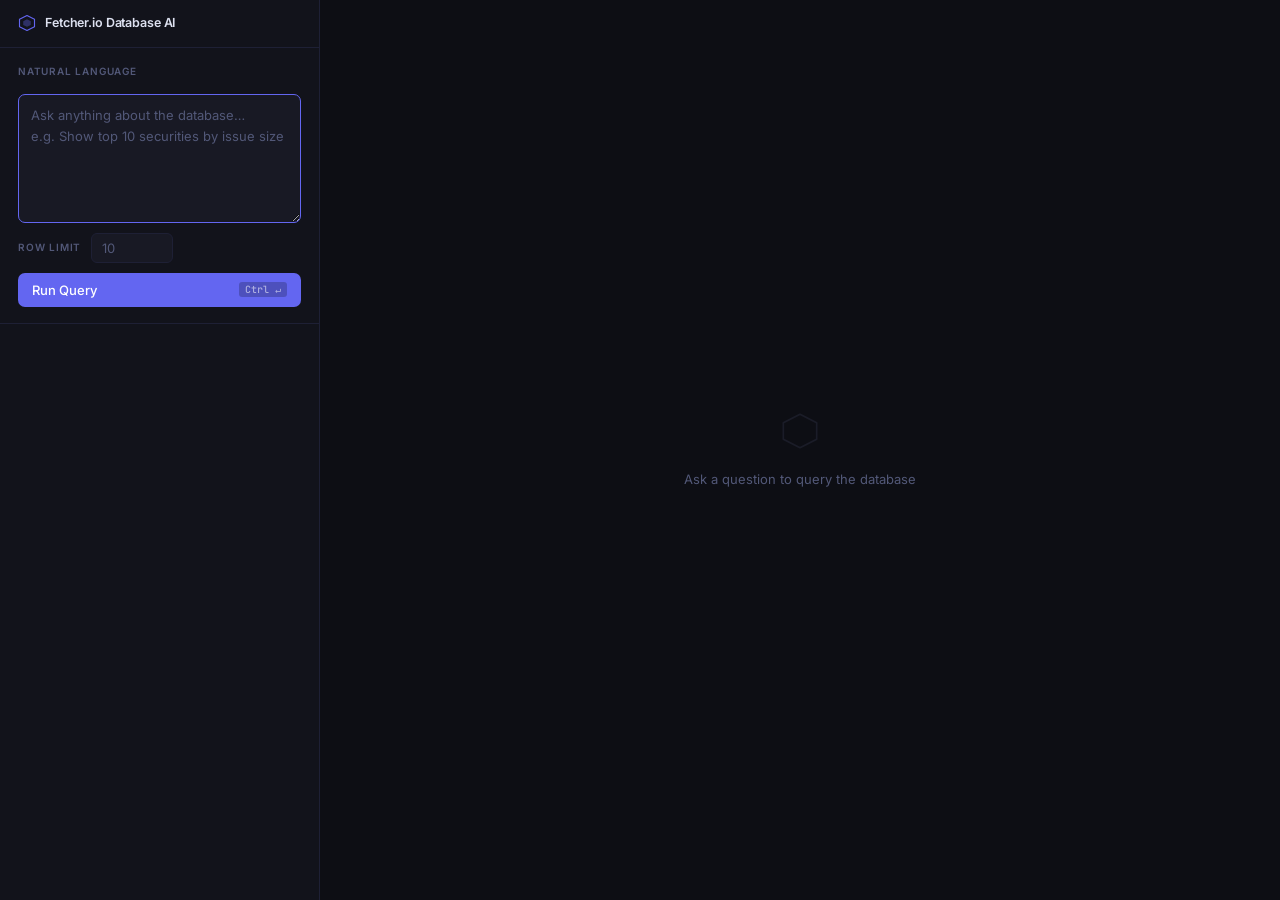
==== static/index.html @ 303f1dca "project sutup" ====
<!DOCTYPE html>
<html lang="en">
<head>
  <meta charset="UTF-8" />
  <meta name="viewport" content="width=device-width, initial-scale=1.0" />
  <title>Fetcher.io DataBase AI</title>
  <link rel="preconnect" href="https://fonts.googleapis.com" />
  <link
    href="https://fonts.googleapis.com/css2?family=Inter:wght@300;400;500;600&family=JetBrains+Mono:wght@400;500&display=swap"
    rel="stylesheet"
  />
  <link rel="stylesheet" href="style.css" />
</head>
<body>
  <div class="app">

    <!-- ── Left Panel ──────────────────────────────── -->
    <aside class="panel-left">

      <div class="brand">
        <svg class="brand-icon" width="18" height="18" viewBox="0 0 24 24" fill="none">
          <polygon points="12,2 22,7 22,17 12,22 2,17 2,7" stroke="currentColor" stroke-width="1.5" stroke-linejoin="round"/>
          <polygon points="12,7 17,9.5 17,14.5 12,17 7,14.5 7,9.5" fill="currentColor" opacity="0.35"/>
        </svg>
        <span class="brand-name">Fetcher.io Database AI</span>
      </div>

      <div class="query-section">
        <label class="field-label" for="question">Natural Language</label>
        <textarea
          id="question"
          class="textarea"
          placeholder="Ask anything about the database…&#10;e.g. Show top 10 securities by issue size"
          rows="5"
          spellcheck="false"
        ></textarea>
        <div class="row-limit-row">
          <label class="field-label" for="rowLimit">Row limit</label>
          <input
            type="number"
            id="rowLimit"
            class="input-row-limit"
            placeholder="10"
            min="1"
            max="10000"
          />
        </div>
        <button id="runBtn" class="btn-run">
          <span class="btn-text">Run Query</span>
          <kbd class="btn-kbd">Ctrl ↵</kbd>
        </button>
      </div>

      <!-- SQL block — hidden until first query -->
      <div id="sqlSection" class="sql-section hidden">
        <div class="section-header">
          <span class="field-label">Generated SQL</span>
          <button id="copyBtn" class="icon-btn" title="Copy SQL">
            <svg width="13" height="13" viewBox="0 0 24 24" fill="none" stroke="currentColor" stroke-width="2" stroke-linecap="round" stroke-linejoin="round">
              <rect x="9" y="9" width="13" height="13" rx="2"/>
              <path d="M5 15H4a2 2 0 0 1-2-2V4a2 2 0 0 1 2-2h9a2 2 0 0 1 2 2v1"/>
            </svg>
          </button>
        </div>
        <pre id="sqlDisplay" class="sql-block"></pre>
      </div>

      <!-- Timing + validation — hidden until first query -->
      <div id="metaSection" class="meta-section hidden">
        <div id="validationBadge" class="badge"></div>
        <div class="divider"></div>
        <div id="timingsEl" class="timings"></div>
      </div>

    </aside>

    <!-- ── Right Panel ─────────────────────────────── -->
    <main class="panel-right">

      <div id="emptyState" class="centered-state">
        <div class="state-icon">
          <svg width="40" height="40" viewBox="0 0 24 24" fill="none">
            <polygon points="12,2 22,7 22,17 12,22 2,17 2,7" stroke="currentColor" stroke-width="1" stroke-linejoin="round" opacity="0.2"/>
          </svg>
        </div>
        <p class="state-msg">Ask a question to query the database</p>
      </div>

      <div id="loadingState" class="centered-state hidden">
        <div class="spinner"></div>
        <p class="state-msg" id="loadingMsg">Generating SQL&hellip;</p>
      </div>

      <div id="errorState" class="centered-state hidden">
        <div class="state-icon error">
          <svg width="22" height="22" viewBox="0 0 24 24" fill="none" stroke="currentColor" stroke-width="1.5" stroke-linecap="round">
            <circle cx="12" cy="12" r="10"/>
            <line x1="12" y1="8" x2="12" y2="12"/>
            <line x1="12" y1="16" x2="12.01" y2="16"/>
          </svg>
        </div>
        <p class="state-msg error" id="errorMsg"></p>
      </div>

      <div id="resultsState" class="results-state hidden">
        <div class="results-bar">
          <span id="rowCountLabel" class="row-count-label"></span>
        </div>
        <div class="table-scroll">
          <table id="resultsTable">
            <thead id="tableHead"></thead>
            <tbody id="tableBody"></tbody>
          </table>
        </div>
      </div>

    </main>
  </div>

  <script src="app.js"></script>
</body>
</html>
---- static/style.css ----
/* ─────────────────────────────────────────────────────────────────────────────
   Fetcher.io Dashboard — dark data-table theme
   ───────────────────────────────────────────────────────────────────────────── */

*, *::before, *::after { box-sizing: border-box; margin: 0; padding: 0; }

:root {
  --bg:        #0d0e14;
  --surface:   #12131b;
  --surface2:  #181924;
  --border:    #1e2035;
  --border2:   #2a2d4a;
  --text:      #dde1f0;
  --muted:     #525878;
  --accent:    #6366f1;
  --accent-h:  #5254e0;
  --green:     #4ade80;
  --red:       #f87171;
  --num:       #a5b4fc;
  --fn-color:  #34d399;
  --kw-color:  #818cf8;
  --str-color: #fb923c;
  --font-sans: 'Inter', system-ui, -apple-system, sans-serif;
  --font-mono: 'JetBrains Mono', 'Fira Code', 'Cascadia Code', monospace;
}

html, body { height: 100%; overflow: hidden; }

body {
  background: var(--bg);
  color: var(--text);
  font-family: var(--font-sans);
  font-size: 13px;
  line-height: 1.5;
  -webkit-font-smoothing: antialiased;
}

/* ── Two-column layout ────────────────────────────────────────────────────── */
.app {
  display: grid;
  grid-template-columns: 320px 1fr;
  height: 100vh;
  overflow: hidden;
}

/* ── Left panel ───────────────────────────────────────────────────────────── */
.panel-left {
  background: var(--surface);
  border-right: 1px solid var(--border);
  display: flex;
  flex-direction: column;
  overflow-y: auto;
  overflow-x: hidden;
}

/* scrollbar */
.panel-left::-webkit-scrollbar { width: 4px; }
.panel-left::-webkit-scrollbar-track { background: transparent; }
.panel-left::-webkit-scrollbar-thumb { background: var(--border2); border-radius: 2px; }

/* ── Brand ──────────────────────────────────────────────────────────────────── */
.brand {
  align-items: center;
  border-bottom: 1px solid var(--border);
  display: flex;
  gap: 9px;
  padding: 14px 18px;
  flex-shrink: 0;
}
.brand-icon { color: var(--accent); flex-shrink: 0; }
.brand-name {
  color: var(--text);
  font-size: 12.5px;
  font-weight: 600;
  letter-spacing: -0.01em;
}

/* ── Query input section ──────────────────────────────────────────────────── */
.query-section {
  border-bottom: 1px solid var(--border);
  display: flex;
  flex-direction: column;
  gap: 10px;
  flex-shrink: 0;
  padding: 16px 18px;
}

.field-label {
  color: var(--muted);
  display: block;
  font-size: 10px;
  font-weight: 600;
  letter-spacing: 0.08em;
  margin-bottom: 5px;
  text-transform: uppercase;
}

.textarea {
  background: var(--surface2);
  border: 1px solid var(--border);
  border-radius: 7px;
  color: var(--text);
  font-family: var(--font-sans);
  font-size: 13px;
  line-height: 1.65;
  outline: none;
  padding: 10px 12px;
  resize: vertical;
  transition: border-color 0.15s;
  width: 100%;
}
.textarea:focus { border-color: var(--accent); }
.textarea::placeholder { color: var(--muted); }

.row-limit-row {
  align-items: center;
  display: flex;
  gap: 10px;
}
.row-limit-row .field-label { margin-bottom: 0; white-space: nowrap; }

.input-row-limit {
  background: var(--surface2);
  border: 1px solid var(--border);
  border-radius: 6px;
  color: var(--text);
  font-family: var(--font-sans);
  font-size: 13px;
  outline: none;
  padding: 6px 10px;
  transition: border-color 0.15s;
  width: 82px;
  -moz-appearance: textfield;
}
.input-row-limit:focus { border-color: var(--accent); }
.input-row-limit::placeholder { color: var(--muted); }
.input-row-limit::-webkit-inner-spin-button,
.input-row-limit::-webkit-outer-spin-button { -webkit-appearance: none; }

.btn-run {
  align-items: center;
  background: var(--accent);
  border: none;
  border-radius: 7px;
  color: #fff;
  cursor: pointer;
  display: flex;
  font-family: var(--font-sans);
  font-size: 13px;
  font-weight: 500;
  justify-content: space-between;
  padding: 9px 14px;
  transition: background 0.15s, opacity 0.15s;
}
.btn-run:hover:not(:disabled) { background: var(--accent-h); }
.btn-run:active:not(:disabled) { transform: translateY(1px); }
.btn-run:disabled { cursor: not-allowed; opacity: 0.45; }

.btn-kbd {
  background: rgba(0,0,0,0.22);
  border-radius: 3px;
  color: rgba(255,255,255,0.55);
  font-family: var(--font-mono);
  font-size: 10px;
  padding: 1px 6px;
}

/* ── SQL output block ────────────────────────────────────────────────────── */
.sql-section {
  border-bottom: 1px solid var(--border);
  display: flex;
  flex-direction: column;
  flex-shrink: 0;
  gap: 8px;
  padding: 14px 18px;
}

.section-header {
  align-items: center;
  display: flex;
  justify-content: space-between;
}

.icon-btn {
  align-items: center;
  background: transparent;
  border: 1px solid var(--border);
  border-radius: 5px;
  color: var(--muted);
  cursor: pointer;
  display: flex;
  justify-content: center;
  padding: 4px 7px;
  transition: color 0.15s, border-color 0.15s;
}
.icon-btn:hover { border-color: var(--border2); color: var(--text); }

.sql-block {
  background: var(--surface2);
  border: 1px solid var(--border);
  border-radius: 7px;
  color: var(--text);
  font-family: var(--font-mono);
  font-size: 11.5px;
  line-height: 1.75;
  max-height: 210px;
  overflow: auto;
  padding: 10px 13px;
  white-space: pre-wrap;
  word-break: break-all;
}
.sql-block::-webkit-scrollbar { width: 4px; height: 4px; }
.sql-block::-webkit-scrollbar-thumb { background: var(--border2); border-radius: 2px; }

/* SQL syntax highlighting */
.sql-block .kw  { color: var(--kw-color); font-weight: 500; }
.sql-block .fn  { color: var(--fn-color); }
.sql-block .str { color: var(--str-color); }

/* ── Meta (validation + timings) ─────────────────────────────────────────── */
.meta-section {
  display: flex;
  flex-direction: column;
  flex-shrink: 0;
  gap: 10px;
  padding: 14px 18px;
}

.badge {
  align-items: center;
  border-radius: 4px;
  display: inline-flex;
  font-size: 11px;
  font-weight: 500;
  padding: 4px 10px;
  width: fit-content;
}
.badge.ok  { background: rgba(74,222,128,0.10); color: var(--green); }
.badge.err { background: rgba(248,113,113,0.10); color: var(--red);  }

.divider { border: none; border-top: 1px solid var(--border); }

.timings { display: flex; flex-direction: column; gap: 3px; }

.t-row {
  align-items: center;
  display: flex;
  justify-content: space-between;
  padding: 2px 0;
}
.t-label { color: var(--muted); font-size: 11.5px; }
.t-val   { color: var(--text);  font-family: var(--font-mono); font-size: 11.5px; }
.t-total .t-label,
.t-total .t-val   { color: var(--text); font-weight: 500; }

/* ── Right panel ─────────────────────────────────────────────────────────── */
.panel-right {
  background: var(--bg);
  display: flex;
  flex-direction: column;
  overflow: hidden;
}

.hidden { display: none !important; }

/* ── Empty / Loading / Error states ─────────────────────────────────────── */
.centered-state {
  align-items: center;
  display: flex;
  flex-direction: column;
  gap: 14px;
  height: 100%;
  justify-content: center;
  padding: 40px;
}

.state-icon       { color: var(--muted); }
.state-icon.error { color: var(--red);   }

.state-msg       { color: var(--muted); font-size: 13px; text-align: center; }
.state-msg.error { color: var(--red); }

/* spinner */
.spinner {
  animation: spin 0.65s linear infinite;
  border: 2px solid var(--border2);
  border-radius: 50%;
  border-top-color: var(--accent);
  height: 26px;
  width: 26px;
}
@keyframes spin { to { transform: rotate(360deg); } }

/* ── Results panel ───────────────────────────────────────────────────────── */
.results-state {
  display: flex;
  flex-direction: column;
  height: 100%;
  overflow: hidden;
}

.results-bar {
  align-items: center;
  background: var(--surface);
  border-bottom: 1px solid var(--border);
  display: flex;
  flex-shrink: 0;
  gap: 12px;
  padding: 7px 16px;
}

.row-count-label {
  color: var(--muted);
  font-size: 11.5px;
}

.table-scroll {
  flex: 1;
  overflow: auto;
}
.table-scroll::-webkit-scrollbar { width: 6px; height: 6px; }
.table-scroll::-webkit-scrollbar-track { background: transparent; }
.table-scroll::-webkit-scrollbar-thumb { background: var(--border2); border-radius: 3px; }
.table-scroll::-webkit-scrollbar-thumb:hover { background: var(--muted); }

/* ── Table ───────────────────────────────────────────────────────────────── */
table {
  border-collapse: collapse;
  font-size: 12.5px;
  min-width: 100%;
}

thead { position: sticky; top: 0; z-index: 2; }

/* label row */
thead tr:first-child th {
  background: var(--surface);
  border-bottom: 1px solid var(--border);
  color: var(--text);
  font-size: 11px;
  font-weight: 500;
  letter-spacing: 0.02em;
  padding: 0;
  white-space: nowrap;
}

th.sortable {
  cursor: pointer;
  padding: 8px 12px;
  transition: background 0.1s;
  user-select: none;
}
th.sortable:hover  { background: var(--surface2); }
th.sortable.sorted {
  background: rgba(99,102,241,0.07);
  color: var(--accent);
}

.th-label {
  display: inline-block;
  max-width: 150px;
  overflow: hidden;
  text-overflow: ellipsis;
  vertical-align: middle;
  white-space: nowrap;
}
.sort-icon {
  color: var(--accent);
  display: inline-block;
  font-size: 11px;
  margin-left: 3px;
  vertical-align: middle;
  width: 10px;
}

/* filter row */
.filter-row th {
  background: var(--surface);
  border-bottom: 2px solid var(--border2);
  padding: 4px 6px;
}

.col-filter {
  background: var(--surface2);
  border: 1px solid var(--border);
  border-radius: 4px;
  color: var(--text);
  font-family: var(--font-sans);
  font-size: 11px;
  min-width: 60px;
  outline: none;
  padding: 3px 7px;
  transition: border-color 0.15s;
  width: 100%;
}
.col-filter:focus { border-color: var(--accent); }
.col-filter::placeholder { color: var(--muted); }

/* body */
tbody tr {
  border-bottom: 1px solid var(--border);
  transition: background 0.07s;
}
tbody tr:last-child { border-bottom: none; }
tbody tr:hover { background: var(--surface); }

td {
  color: var(--text);
  max-width: 260px;
  overflow: hidden;
  padding: 7px 12px;
  text-overflow: ellipsis;
  vertical-align: middle;
  white-space: nowrap;
}

.td-null {
  color: var(--muted);
  font-family: var(--font-mono);
  font-size: 11px;
  font-style: italic;
}

.td-num {
  color: var(--num);
  font-family: var(--font-mono);
  font-size: 12px;
  text-align: right;
}

.td-bool { text-align: center; }

.bool-true {
  background: rgba(74,222,128,0.10);
  border-radius: 3px;
  color: var(--green);
  font-family: var(--font-mono);
  font-size: 11px;
  padding: 1px 7px;
}
.bool-false {
  background: rgba(248,113,113,0.10);
  border-radius: 3px;
  color: var(--red);
  font-family: var(--font-mono);
  font-size: 11px;
  padding: 1px 7px;
}

/* ── Global scrollbar ────────────────────────────────────────────────────── */
::-webkit-scrollbar       { width: 6px; height: 6px; }
::-webkit-scrollbar-track { background: transparent; }
::-webkit-scrollbar-thumb { background: var(--border2); border-radius: 3px; }
::-webkit-scrollbar-thumb:hover { background: var(--muted); }

::selection { background: rgba(99,102,241,0.28); }
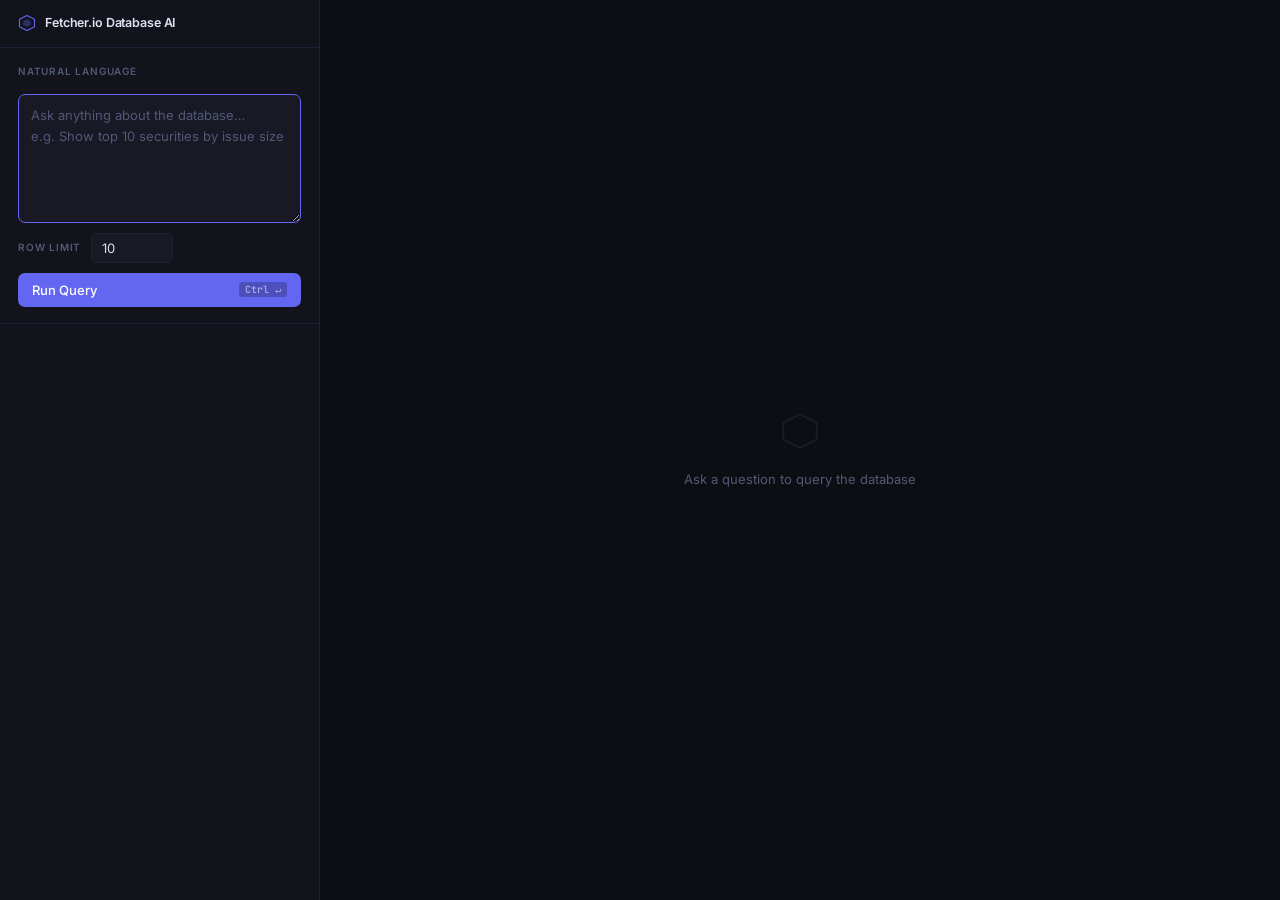
==== commit 94d5b82e: "dashboard working" ====
--- a/static/index.html
+++ b/static/index.html
@@ -41,6 +41,7 @@
             id="rowLimit"
             class="input-row-limit"
             placeholder="10"
+            value="10"
             min="1"
             max="10000"
           />
@@ -105,6 +106,20 @@
       <div id="resultsState" class="results-state hidden">
         <div class="results-bar">
           <span id="rowCountLabel" class="row-count-label"></span>
+          <div class="export-btns">
+            <button id="exportCsvBtn" class="btn-export">
+              <svg width="12" height="12" viewBox="0 0 24 24" fill="none" stroke="currentColor" stroke-width="2" stroke-linecap="round" stroke-linejoin="round">
+                <path d="M21 15v4a2 2 0 0 1-2 2H5a2 2 0 0 1-2-2v-4"/><polyline points="7 10 12 15 17 10"/><line x1="12" y1="15" x2="12" y2="3"/>
+              </svg>
+              CSV
+            </button>
+            <button id="exportXlsxBtn" class="btn-export">
+              <svg width="12" height="12" viewBox="0 0 24 24" fill="none" stroke="currentColor" stroke-width="2" stroke-linecap="round" stroke-linejoin="round">
+                <path d="M21 15v4a2 2 0 0 1-2 2H5a2 2 0 0 1-2-2v-4"/><polyline points="7 10 12 15 17 10"/><line x1="12" y1="15" x2="12" y2="3"/>
+              </svg>
+              Excel
+            </button>
+          </div>
         </div>
         <div class="table-scroll">
           <table id="resultsTable">
@@ -117,6 +132,7 @@
     </main>
   </div>
 
+  <script src="https://cdn.sheetjs.com/xlsx-0.20.3/package/dist/xlsx.full.min.js"></script>
   <script src="app.js"></script>
 </body>
 </html>
--- a/static/style.css
+++ b/static/style.css
@@ -306,6 +306,7 @@
   display: flex;
   flex-shrink: 0;
   gap: 12px;
+  justify-content: space-between;
   padding: 7px 16px;
 }
 
@@ -313,6 +314,28 @@
   color: var(--muted);
   font-size: 11.5px;
 }
+
+.export-btns {
+  display: flex;
+  gap: 6px;
+}
+
+.btn-export {
+  align-items: center;
+  background: transparent;
+  border: 1px solid var(--border);
+  border-radius: 5px;
+  color: var(--muted);
+  cursor: pointer;
+  display: flex;
+  font-family: inherit;
+  font-size: 11.5px;
+  font-weight: 500;
+  gap: 5px;
+  padding: 4px 9px;
+  transition: border-color 0.15s, color 0.15s;
+}
+.btn-export:hover { border-color: var(--border2); color: var(--text); }
 
 .table-scroll {
   flex: 1;
